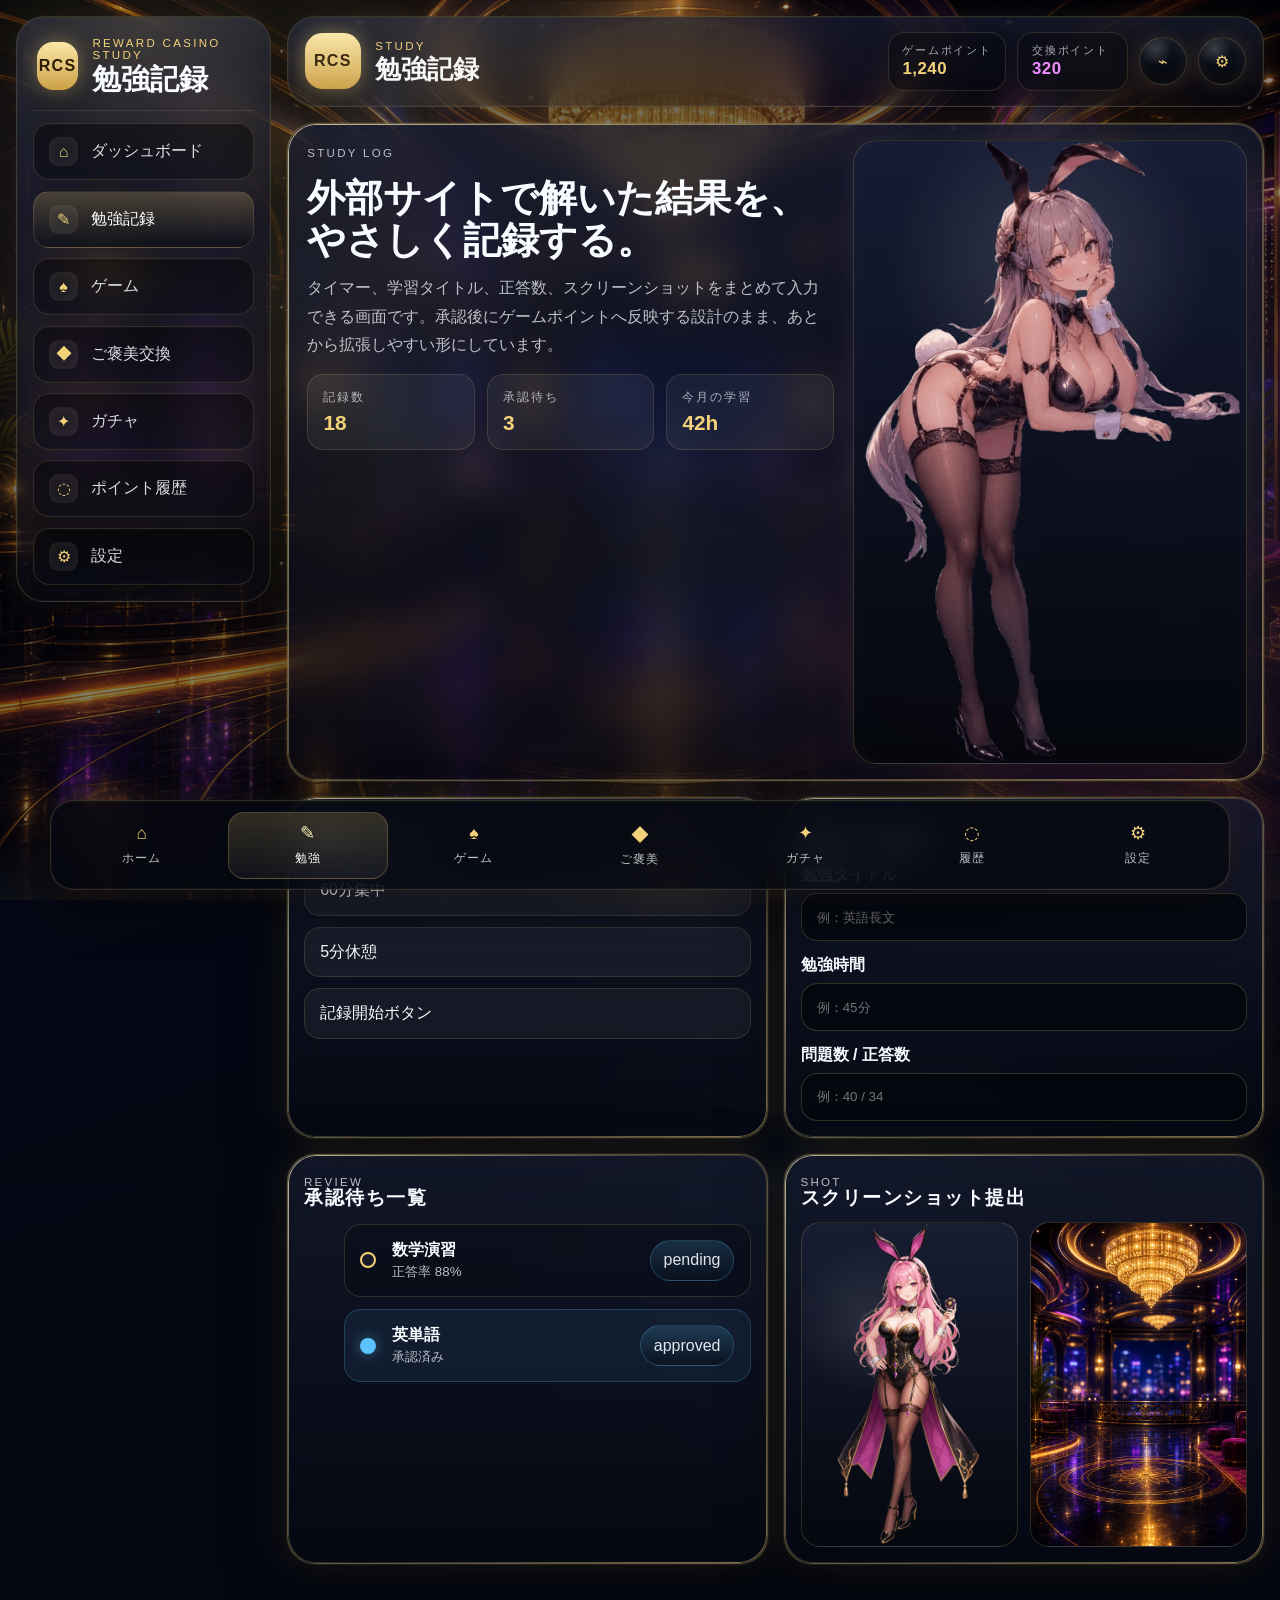
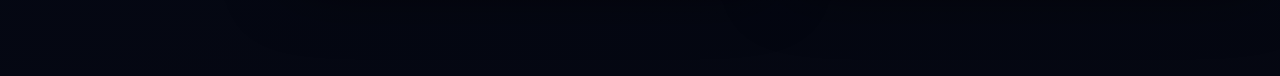
==== docs/study.html @ 25e1fc1f "Expand static pages and navigation" ====
<!doctype html>
<html lang="ja">
<head>
    <meta charset="UTF-8">
    <meta name="viewport" content="width=device-width, initial-scale=1.0">
    <title>勉強記録 | Reward Casino Study</title>
    <link rel="stylesheet" href="css/style.css">
</head>
<body data-page="study">
    <div class="page-glow page-glow-a"></div>
    <div class="page-glow page-glow-b"></div>
    <div class="sparkles" aria-hidden="true"></div>

    <div class="shell">
        <aside class="sidebar glass-panel">
            <div class="brand-lockup">
                <div class="brand-emblem">RCS</div>
                <div>
                    <p class="eyebrow">Reward Casino Study</p>
                    <h1>勉強記録</h1>
                </div>
            </div>
            <nav class="side-nav" aria-label="サイドメニュー">
                <a class="side-item" href="index.html"><span class="side-icon">⌂</span><span>ダッシュボード</span></a>
                <a class="side-item" href="study.html"><span class="side-icon">✎</span><span>勉強記録</span></a>
                <a class="side-item" href="game.html"><span class="side-icon">♠</span><span>ゲーム</span></a>
                <a class="side-item" href="reward.html"><span class="side-icon">◆</span><span>ご褒美交換</span></a>
                <a class="side-item" href="gacha.html"><span class="side-icon">✦</span><span>ガチャ</span></a>
                <a class="side-item" href="history.html"><span class="side-icon">◌</span><span>ポイント履歴</span></a>
                <a class="side-item" href="settings.html"><span class="side-icon">⚙</span><span>設定</span></a>
            </nav>
        </aside>

        <main class="main page-main">
            <header class="topbar glass-panel">
                <div class="title-block">
                    <div class="app-badge">RCS</div>
                    <div>
                        <p class="eyebrow">Study</p>
                        <h2>勉強記録</h2>
                    </div>
                </div>
                <div class="status-row">
                    <div class="status-chip status-chip-gold"><span class="chip-label">ゲームポイント</span><strong>1,240</strong></div>
                    <div class="status-chip status-chip-violet"><span class="chip-label">交換ポイント</span><strong>320</strong></div>
                    <a class="icon-pill" href="history.html">⌁</a>
                    <a class="icon-pill" href="settings.html">⚙</a>
                </div>
            </header>

            <section class="page-hero glass-panel gold-frame">
                <div class="page-hero-copy">
                    <p class="eyebrow">Study log</p>
                    <h2>外部サイトで解いた結果を、やさしく記録する。</h2>
                    <p>タイマー、学習タイトル、正答数、スクリーンショットをまとめて入力できる画面です。承認後にゲームポイントへ反映する設計のまま、あとから拡張しやすい形にしています。</p>
                    <div class="mini-stats">
                        <div class="mini-stat"><span>記録数</span><strong>18</strong></div>
                        <div class="mini-stat"><span>承認待ち</span><strong>3</strong></div>
                        <div class="mini-stat"><span>今月の学習</span><strong>42h</strong></div>
                    </div>
                </div>
                <div class="page-hero-art">
                    <img src="maingirl.png" alt="案内役">
                </div>
            </section>

            <section class="page-grid">
                <article class="page-card glass-panel gold-frame">
                    <div class="panel-head">
                        <div>
                            <p class="eyebrow">Timer</p>
                            <h3>勉強タイマー</h3>
                        </div>
                    </div>
                    <ul class="page-card-list">
                        <li>60分集中</li>
                        <li>5分休憩</li>
                        <li>記録開始ボタン</li>
                    </ul>
                </article>

                <article class="page-card glass-panel gold-frame">
                    <div class="panel-head">
                        <div>
                            <p class="eyebrow">Log</p>
                            <h3>学習ログ登録</h3>
                        </div>
                    </div>
                    <div class="form-stack">
                        <div class="field-row"><label>勉強タイトル</label><input type="text" placeholder="例：英語長文"></div>
                        <div class="field-row"><label>勉強時間</label><input type="text" placeholder="例：45分"></div>
                        <div class="field-row"><label>問題数 / 正答数</label><input type="text" placeholder="例：40 / 34"></div>
                    </div>
                </article>

                <article class="page-card glass-panel gold-frame">
                    <div class="panel-head">
                        <div>
                            <p class="eyebrow">Review</p>
                            <h3>承認待ち一覧</h3>
                        </div>
                    </div>
                    <ul class="timeline">
                        <li class="timeline-item">
                            <span class="timeline-dot"></span>
                            <div class="timeline-meta"><strong>数学演習</strong><small>正答率 88%</small></div>
                            <span class="toggle-pill on">pending</span>
                        </li>
                        <li class="timeline-item done">
                            <span class="timeline-dot"></span>
                            <div class="timeline-meta"><strong>英単語</strong><small>承認済み</small></div>
                            <span class="toggle-pill on">approved</span>
                        </li>
                    </ul>
                </article>

                <article class="page-card glass-panel gold-frame">
                    <div class="panel-head">
                        <div>
                            <p class="eyebrow">Shot</p>
                            <h3>スクリーンショット提出</h3>
                        </div>
                    </div>
                    <div class="art-grid">
                        <div class="art-tile"><img src="main-character.png" alt="提出イメージ"></div>
                        <div class="art-tile"><img src="casino-background.png" alt="背景イメージ"></div>
                    </div>
                </article>
            </section>
        </main>
    </div>

    <nav class="bottom-nav glass-panel" aria-label="ボトムナビゲーション">
        <a href="index.html" class="bottom-nav-item"><span>⌂</span><small>ホーム</small></a>
        <a href="study.html" class="bottom-nav-item"><span>✎</span><small>勉強</small></a>
        <a href="game.html" class="bottom-nav-item"><span>♠</span><small>ゲーム</small></a>
        <a href="reward.html" class="bottom-nav-item"><span>◆</span><small>ご褒美</small></a>
        <a href="gacha.html" class="bottom-nav-item"><span>✦</span><small>ガチャ</small></a>
        <a href="history.html" class="bottom-nav-item"><span>◌</span><small>履歴</small></a>
        <a href="settings.html" class="bottom-nav-item"><span>⚙</span><small>設定</small></a>
    </nav>

    <script src="js/main.js"></script>
</body>
</html>
---- docs/css/style.css ----
:root {
    --bg: #050814;
    --bg-deep: #02040b;
    --panel: rgba(13, 18, 35, 0.62);
    --panel-strong: rgba(17, 24, 44, 0.84);
    --gold: #f4d27a;
    --gold-deep: #b98a22;
    --gold-glow: rgba(244, 210, 122, 0.42);
    --pink: #f87cc9;
    --blue: #5bc3ff;
    --violet: #b96cff;
    --text: #f8fbff;
    --muted: rgba(248, 251, 255, 0.74);
    --line: rgba(244, 210, 122, 0.2);
    --shadow: 0 24px 60px rgba(0, 0, 0, 0.55);
}

*,
*::before,
*::after {
    box-sizing: border-box;
}

html {
    scroll-behavior: smooth;
}

body {
    margin: 0;
    min-height: 100vh;
    color: var(--text);
    font-family: "Segoe UI", "Hiragino Kaku Gothic ProN", "Yu Gothic", sans-serif;
    background:
        linear-gradient(180deg, rgba(5, 8, 20, 0.34), rgba(5, 8, 20, 0.76)),
        url("../casino-background.png") center center / cover fixed no-repeat,
        radial-gradient(circle at 15% 15%, rgba(255, 255, 255, 0.08), transparent 18%),
        radial-gradient(circle at 80% 12%, rgba(185, 108, 255, 0.18), transparent 16%),
        radial-gradient(circle at 65% 72%, rgba(91, 195, 255, 0.1), transparent 20%),
        linear-gradient(160deg, #0b1327 0%, #050814 42%, #03040a 100%);
    overflow-x: hidden;
}

body::before,
body::after {
    content: "";
    position: fixed;
    inset: 0;
    pointer-events: none;
    z-index: 0;
}

body::before {
    background:
        radial-gradient(ellipse at 50% 0%, rgba(244, 210, 122, 0.18), transparent 22%),
        radial-gradient(circle at 18% 15%, rgba(255, 195, 86, 0.26), transparent 6%),
        radial-gradient(circle at 30% 10%, rgba(255, 255, 255, 0.12), transparent 8%),
        radial-gradient(circle at 82% 11%, rgba(255, 255, 255, 0.08), transparent 7%),
        radial-gradient(circle at 62% 8%, rgba(255, 92, 203, 0.1), transparent 6%);
    filter: blur(1px);
    opacity: 0.95;
}

body::after {
    background:
        linear-gradient(transparent 0 94%, rgba(255, 255, 255, 0.05) 100%),
        radial-gradient(circle at 25% 30%, rgba(255, 255, 255, 0.08), transparent 15%),
        radial-gradient(circle at 80% 28%, rgba(244, 210, 122, 0.08), transparent 14%),
        radial-gradient(circle at 55% 64%, rgba(91, 195, 255, 0.1), transparent 18%);
    mix-blend-mode: screen;
    opacity: 0.8;
}

a {
    color: inherit;
    text-decoration: none;
}

button {
    font: inherit;
}

.page-glow {
    position: fixed;
    width: 42rem;
    aspect-ratio: 1;
    border-radius: 50%;
    filter: blur(85px);
    opacity: 0.35;
    pointer-events: none;
    z-index: 0;
}

.page-glow-a {
    background: rgba(244, 210, 122, 0.28);
    top: -8rem;
    left: -6rem;
}

.page-glow-b {
    background: rgba(185, 108, 255, 0.24);
    right: -10rem;
    top: 18rem;
}

.sparkles {
    position: fixed;
    inset: 0;
    pointer-events: none;
    z-index: 0;
    background-image:
        radial-gradient(circle at 10% 20%, rgba(255, 255, 255, 0.9) 0 1px, transparent 2px),
        radial-gradient(circle at 25% 65%, rgba(255, 255, 255, 0.7) 0 1px, transparent 2px),
        radial-gradient(circle at 70% 15%, rgba(255, 224, 140, 0.8) 0 1px, transparent 2px),
        radial-gradient(circle at 88% 42%, rgba(255, 255, 255, 0.8) 0 1px, transparent 2px),
        radial-gradient(circle at 62% 78%, rgba(91, 195, 255, 0.8) 0 1px, transparent 2px);
    background-size: 16rem 16rem;
    opacity: 0.4;
    animation: sparkleDrift 16s linear infinite;
}

.shell {
    position: relative;
    z-index: 1;
    display: grid;
    grid-template-columns: 255px minmax(0, 1fr);
    gap: 1rem;
    min-height: 100vh;
    padding: 1rem 1rem 7rem;
}

.glass-panel {
    backdrop-filter: blur(18px);
    -webkit-backdrop-filter: blur(18px);
    background: linear-gradient(180deg, rgba(23, 29, 49, 0.72), rgba(7, 10, 18, 0.5));
    border: 1px solid rgba(244, 210, 122, 0.18);
    box-shadow:
        0 0 0 1px rgba(255, 255, 255, 0.03) inset,
        0 18px 52px rgba(0, 0, 0, 0.45),
        0 0 28px rgba(244, 210, 122, 0.08);
}

.sidebar {
    position: sticky;
    top: 1rem;
    align-self: start;
    border-radius: 28px;
    padding: 1rem;
    overflow: hidden;
}

.sidebar::before {
    content: "";
    position: absolute;
    inset: 0;
    background:
        radial-gradient(circle at 50% 0%, rgba(244, 210, 122, 0.13), transparent 28%),
        linear-gradient(180deg, rgba(255, 255, 255, 0.04), transparent 35%);
    pointer-events: none;
}

.brand-lockup {
    position: relative;
    display: flex;
    gap: 0.9rem;
    align-items: center;
    padding: 0.25rem 0.25rem 1rem;
    margin-bottom: 0.75rem;
    border-bottom: 1px solid rgba(244, 210, 122, 0.12);
}

.brand-emblem,
.app-badge {
    display: grid;
    place-items: center;
    width: 3rem;
    height: 3rem;
    border-radius: 1rem;
    background:
        linear-gradient(180deg, rgba(255, 235, 171, 0.98), rgba(241, 187, 74, 0.82));
    color: #2d1c04;
    font-weight: 900;
    letter-spacing: 0.08em;
    box-shadow:
        0 0 20px rgba(244, 210, 122, 0.45),
        0 10px 24px rgba(0, 0, 0, 0.3);
}

.app-badge {
    width: 3.5rem;
    height: 3.5rem;
    border-radius: 1.1rem;
}

.eyebrow {
    margin: 0 0 0.2rem;
    font-size: 0.72rem;
    letter-spacing: 0.2em;
    text-transform: uppercase;
    color: var(--gold);
}

.brand-lockup h1,
.topbar h2,
.panel-head h3,
.feature-card h3 {
    margin: 0;
    line-height: 1.05;
}

.brand-lockup h1 {
    font-size: 1.8rem;
}

.side-nav {
    display: grid;
    gap: 0.65rem;
    position: relative;
    z-index: 1;
}

.side-item {
    display: flex;
    align-items: center;
    gap: 0.8rem;
    min-height: 3.25rem;
    padding: 0.82rem 0.95rem;
    border-radius: 1rem;
    color: rgba(248, 251, 255, 0.88);
    border: 1px solid rgba(244, 210, 122, 0.15);
    background:
        linear-gradient(180deg, rgba(0, 0, 0, 0.42), rgba(9, 12, 24, 0.5));
    box-shadow: inset 0 0 0 1px rgba(255, 255, 255, 0.02);
    transition: transform 180ms ease, box-shadow 180ms ease, border-color 180ms ease, color 180ms ease;
}

.side-item:hover,
.side-item:focus-visible {
    transform: translateX(4px);
    border-color: rgba(244, 210, 122, 0.45);
    box-shadow:
        0 0 0 1px rgba(244, 210, 122, 0.16) inset,
        0 0 22px rgba(244, 210, 122, 0.18),
        0 0 28px rgba(185, 108, 255, 0.08);
    color: #fff;
}

.side-item.active {
    background:
        linear-gradient(180deg, rgba(244, 210, 122, 0.22), rgba(8, 11, 22, 0.62));
    color: #fff;
}

.side-icon {
    display: grid;
    place-items: center;
    width: 1.8rem;
    height: 1.8rem;
    border-radius: 0.6rem;
    color: var(--gold);
    background: rgba(255, 255, 255, 0.05);
    box-shadow: inset 0 0 14px rgba(244, 210, 122, 0.08);
}

.main {
    display: grid;
    gap: 1rem;
    min-width: 0;
}

.topbar {
    display: flex;
    align-items: center;
    justify-content: space-between;
    gap: 1rem;
    border-radius: 28px;
    padding: 0.95rem 1.05rem;
    overflow: hidden;
    position: relative;
}

.topbar::after {
    content: "";
    position: absolute;
    inset: 0;
    background:
        linear-gradient(90deg, rgba(255, 255, 255, 0.05), transparent 35%),
        radial-gradient(circle at 18% 30%, rgba(244, 210, 122, 0.08), transparent 22%);
    pointer-events: none;
}

.title-block {
    display: flex;
    align-items: center;
    gap: 0.9rem;
    min-width: 0;
}

.title-block h2 {
    font-size: clamp(1.2rem, 2vw, 1.75rem);
}

.status-row {
    display: flex;
    align-items: center;
    justify-content: flex-end;
    flex-wrap: wrap;
    gap: 0.7rem;
}

.status-chip {
    display: flex;
    flex-direction: column;
    gap: 0.1rem;
    min-width: 6.9rem;
    padding: 0.65rem 0.85rem;
    border-radius: 1rem;
    border: 1px solid rgba(244, 210, 122, 0.15);
    background: rgba(5, 7, 13, 0.5);
    box-shadow:
        inset 0 0 0 1px rgba(255, 255, 255, 0.02),
        0 0 24px rgba(0, 0, 0, 0.25);
}

.status-chip strong {
    font-size: 1.05rem;
    letter-spacing: 0.03em;
}

.chip-label {
    font-size: 0.68rem;
    letter-spacing: 0.16em;
    text-transform: uppercase;
    color: rgba(248, 251, 255, 0.68);
}

.status-chip-gold strong {
    color: var(--gold);
}

.status-chip-violet strong {
    color: #f08cff;
}

.icon-pill {
    width: 3rem;
    height: 3rem;
    border: 1px solid rgba(244, 210, 122, 0.2);
    border-radius: 999px;
    color: var(--gold);
    background:
        radial-gradient(circle at 35% 25%, rgba(255, 255, 255, 0.18), transparent 35%),
        linear-gradient(180deg, rgba(17, 21, 34, 0.92), rgba(4, 6, 12, 0.96));
    box-shadow:
        inset 0 0 16px rgba(244, 210, 122, 0.08),
        0 0 20px rgba(244, 210, 122, 0.12);
    cursor: pointer;
}

.hero-grid {
    display: grid;
    grid-template-columns: minmax(340px, 1.15fr) minmax(300px, 0.95fr) minmax(270px, 0.9fr);
    gap: 1rem;
    align-items: start;
}

.hero-left,
.slot-card,
.study-card,
.feature-card {
    border-radius: 28px;
    position: relative;
    overflow: hidden;
}

.hero-left {
    min-height: clamp(36rem, 72vh, 58rem);
    display: grid;
    align-content: start;
    gap: 1rem;
    padding: 1rem;
    overflow: visible;
    z-index: 2;
}

.stage-panel::before {
    content: "";
    position: absolute;
    inset: 0;
    background:
        radial-gradient(circle at 50% 20%, rgba(255, 255, 255, 0.06), transparent 18%),
        linear-gradient(180deg, rgba(255, 255, 255, 0.03), transparent 40%),
        radial-gradient(circle at 25% 10%, rgba(244, 210, 122, 0.12), transparent 18%),
        radial-gradient(circle at 78% 18%, rgba(185, 108, 255, 0.12), transparent 18%);
    pointer-events: none;
}

.main-girl-wrap {
    position: relative;
    display: grid;
    place-items: end center;
    min-height: 0;
    width: 100%;
    z-index: 3;
    isolation: isolate;
    filter: drop-shadow(0 24px 28px rgba(0, 0, 0, 0.46));
}

.main-girl-wrap::after {
    content: "";
    position: absolute;
    width: 88%;
    height: 14%;
    bottom: 5%;
    left: 50%;
    transform: translateX(-50%);
    border-radius: 50%;
    background: radial-gradient(circle, rgba(244, 210, 122, 0.28), transparent 68%);
    filter: blur(18px);
    z-index: -1;
}

.main-girl {
    width: min(118%, 50rem);
    height: auto;
    max-height: 100%;
    object-fit: contain;
    translate: -6% 0;
    position: relative;
    z-index: 3;
    transform-origin: 50% 82%;
    filter: saturate(1.04) contrast(1.03);
    animation:
        girlFloat 8s ease-in-out infinite,
        girlBreathe 5.8s ease-in-out infinite,
        girlSway 12s ease-in-out infinite,
        girlTilt 14s ease-in-out infinite;
}

.main-girl-wrap.sparkle .main-girl {
    animation:
        girlFloat 8s ease-in-out infinite,
        girlBreathe 5.8s ease-in-out infinite,
        girlSway 12s ease-in-out infinite,
        girlTilt 14s ease-in-out infinite,
        tapPulse 0.34s ease-out 1;
}

.main-girl-wrap.sparkle .main-girl-sheen {
    opacity: 1;
    animation: sheenFlash 0.6s ease-out 1;
}

.main-girl-sheen {
    position: absolute;
    inset: 8% 12% 6% 12%;
    border-radius: 50% 50% 44% 44%;
    background:
        linear-gradient(120deg, transparent 0 38%, rgba(255, 255, 255, 0.52) 45%, transparent 54%),
        radial-gradient(circle at 50% 30%, rgba(255, 255, 255, 0.16), transparent 54%);
    mix-blend-mode: screen;
    opacity: 0;
    filter: blur(2px);
    pointer-events: none;
}

.speech-bubble {
    position: relative;
    align-self: end;
    max-width: min(39rem, 100%);
    width: fit-content;
    padding: 1.05rem 1.2rem;
    border-radius: 1.4rem;
    background:
        linear-gradient(180deg, rgba(255, 159, 216, 0.2), rgba(13, 11, 26, 0.72)),
        rgba(17, 14, 32, 0.75);
    border: 1px solid rgba(248, 124, 201, 0.42);
    box-shadow:
        0 0 18px rgba(248, 124, 201, 0.3),
        0 0 30px rgba(185, 108, 255, 0.2),
        inset 0 0 0 1px rgba(255, 255, 255, 0.03);
    color: #fff8fd;
    font-size: 1rem;
    line-height: 1.7;
}

.speech-bubble::after {
    content: "";
    position: absolute;
    left: 2rem;
    bottom: -0.55rem;
    width: 1rem;
    height: 1rem;
    background: inherit;
    border-left: 1px solid rgba(248, 124, 201, 0.42);
    border-bottom: 1px solid rgba(248, 124, 201, 0.42);
    transform: rotate(45deg);
    box-shadow: 0 0 20px rgba(248, 124, 201, 0.18);
}

.hero-tags {
    display: flex;
    flex-wrap: wrap;
    gap: 0.55rem;
}

.hero-tags span {
    padding: 0.5rem 0.8rem;
    border-radius: 999px;
    border: 1px solid rgba(244, 210, 122, 0.18);
    background: rgba(255, 255, 255, 0.05);
    color: rgba(248, 251, 255, 0.86);
    font-size: 0.8rem;
}

.slot-card,
.study-card {
    padding: 1rem;
    min-height: 0;
}

.gold-frame {
    border: 1px solid rgba(244, 210, 122, 0.34);
    box-shadow:
        0 0 0 1px rgba(255, 255, 255, 0.04) inset,
        0 0 0 1px rgba(244, 210, 122, 0.08),
        0 0 32px rgba(244, 210, 122, 0.1),
        var(--shadow);
}

.gold-frame::before {
    content: "";
    position: absolute;
    inset: 0;
    border-radius: inherit;
    padding: 1px;
    background: linear-gradient(130deg, rgba(255, 244, 194, 0.72), rgba(255, 208, 93, 0.08), rgba(244, 210, 122, 0.55));
    mask:
        linear-gradient(#000 0 0) content-box,
        linear-gradient(#000 0 0);
    mask-composite: exclude;
    pointer-events: none;
}

.panel-head {
    display: flex;
    justify-content: space-between;
    align-items: start;
    gap: 1rem;
    margin-bottom: 1rem;
}

.panel-head h3 {
    font-size: 1.18rem;
    letter-spacing: 0.08em;
}

.lever {
    width: 4rem;
    height: 4rem;
    border-radius: 1.2rem;
    display: grid;
    place-items: center;
    background:
        linear-gradient(180deg, rgba(255, 233, 160, 0.16), rgba(0, 0, 0, 0.2)),
        rgba(0, 0, 0, 0.2);
    border: 1px solid rgba(244, 210, 122, 0.22);
    box-shadow: inset 0 0 22px rgba(244, 210, 122, 0.08);
}

.lever span {
    position: relative;
    width: 0.5rem;
    height: 2rem;
    border-radius: 999px;
    background: linear-gradient(180deg, #fff4cc, #d9a73c);
    box-shadow: 0 0 18px rgba(244, 210, 122, 0.5);
}

.lever span::after {
    content: "";
    position: absolute;
    top: -0.6rem;
    left: 50%;
    width: 1.4rem;
    height: 1.4rem;
    translate: -50% 0;
    border-radius: 50%;
    background: radial-gradient(circle at 35% 35%, #fffdf7 0 18%, #f6d87a 42%, #b37f18 100%);
    box-shadow: 0 0 16px rgba(244, 210, 122, 0.55);
}

.slot-window {
    display: grid;
    grid-template-columns: repeat(3, minmax(0, 1fr));
    gap: 0.7rem;
    padding: 0.85rem;
    border-radius: 1.4rem;
    background:
        linear-gradient(180deg, rgba(255, 255, 255, 0.06), transparent),
        rgba(3, 4, 8, 0.78);
    border: 1px solid rgba(244, 210, 122, 0.18);
    box-shadow:
        inset 0 0 20px rgba(0, 0, 0, 0.34),
        0 0 28px rgba(91, 195, 255, 0.08);
}

.reel {
    display: grid;
    place-items: center;
    min-height: 6.6rem;
    border-radius: 1.1rem;
    background:
        radial-gradient(circle at 50% 28%, rgba(255, 255, 255, 0.18), transparent 32%),
        linear-gradient(180deg, rgba(31, 41, 70, 0.92), rgba(7, 11, 21, 0.96));
    border: 1px solid rgba(244, 210, 122, 0.22);
    box-shadow:
        inset 0 0 22px rgba(244, 210, 122, 0.08),
        0 0 16px rgba(0, 0, 0, 0.28);
    font-size: clamp(1.75rem, 3vw, 2.5rem);
    font-weight: 900;
    color: var(--gold);
    text-shadow: 0 0 18px rgba(244, 210, 122, 0.4);
}

.bet-row {
    display: flex;
    align-items: center;
    justify-content: space-between;
    gap: 0.8rem;
    margin: 1rem 0;
}

.bet-box {
    min-width: 7.5rem;
    padding: 0.8rem 0.95rem;
    border-radius: 1rem;
    background: rgba(0, 0, 0, 0.28);
    border: 1px solid rgba(244, 210, 122, 0.2);
    box-shadow: inset 0 0 18px rgba(244, 210, 122, 0.05);
}

.bet-box span {
    display: block;
    font-size: 0.72rem;
    letter-spacing: 0.18em;
    color: rgba(248, 251, 255, 0.68);
}

.bet-box strong {
    font-size: 1.55rem;
    color: #fff;
}

.bet-controls {
    display: flex;
    gap: 0.55rem;
}

.chip-btn,
.action-btn,
.spin-btn,
.record-btn {
    border: 0;
    border-radius: 1rem;
    cursor: pointer;
    transition: transform 150ms ease, box-shadow 150ms ease, filter 150ms ease;
}

.chip-btn,
.record-btn,
.action-btn {
    min-height: 3rem;
    padding: 0.78rem 1rem;
    color: #2a1d05;
    background: linear-gradient(180deg, #fff2b2, #d8ac41 45%, #9b6712);
    box-shadow:
        0 0 18px rgba(244, 210, 122, 0.28),
        inset 0 0 16px rgba(255, 255, 255, 0.18),
        0 12px 24px rgba(0, 0, 0, 0.24);
    font-weight: 800;
}

.chip-btn:hover,
.action-btn:hover,
.spin-btn:hover,
.record-btn:hover {
    transform: translateY(-3px);
    filter: brightness(1.04);
}

.chip-btn:active,
.action-btn:active,
.spin-btn:active,
.record-btn:active {
    transform: translateY(1px) scale(0.98);
}

.spin-btn {
    position: relative;
    width: 100%;
    min-height: 3.8rem;
    margin-top: 0.2rem;
    color: #fff;
    letter-spacing: 0.22em;
    font-weight: 900;
    background:
        linear-gradient(180deg, rgba(255, 236, 171, 0.2), transparent),
        linear-gradient(180deg, #f4d67b, #bd8823 52%, #7d5312);
    box-shadow:
        0 0 18px rgba(244, 210, 122, 0.35),
        0 0 40px rgba(185, 108, 255, 0.1),
        inset 0 0 18px rgba(255, 255, 255, 0.18),
        0 18px 24px rgba(0, 0, 0, 0.24);
}

.spin-ring {
    position: absolute;
    inset: 0.35rem;
    border-radius: 0.75rem;
    border: 1px solid rgba(255, 255, 255, 0.2);
    pointer-events: none;
}

.spin-btn::before {
    content: "";
    position: absolute;
    left: 0.85rem;
    top: 50%;
    width: 1.9rem;
    height: 1.9rem;
    border-radius: 50%;
    translate: 0 -50%;
    background:
        radial-gradient(circle at 35% 30%, rgba(255, 255, 255, 0.55), transparent 25%),
        url("../spin-badge.png") center / cover no-repeat;
    box-shadow: 0 0 10px rgba(255, 255, 255, 0.32);
}

.progress-list {
    display: grid;
    gap: 0.95rem;
}

.progress-item {
    padding: 0.95rem;
    border-radius: 1.1rem;
    background:
        linear-gradient(180deg, rgba(255, 255, 255, 0.05), transparent),
        rgba(0, 0, 0, 0.22);
    border: 1px solid rgba(244, 210, 122, 0.16);
}

.progress-meta {
    display: flex;
    align-items: center;
    gap: 0.9rem;
    margin-bottom: 0.7rem;
}

.progress-meta p {
    margin: 0 0 0.2rem;
    color: rgba(248, 251, 255, 0.68);
    font-size: 0.82rem;
}

.progress-meta strong {
    font-size: 1.1rem;
}

.progress-icon {
    width: 2.65rem;
    height: 2.65rem;
    display: grid;
    place-items: center;
    border-radius: 0.95rem;
    background:
        radial-gradient(circle at 30% 30%, rgba(255, 255, 255, 0.2), transparent 38%),
        linear-gradient(180deg, rgba(91, 195, 255, 0.92), rgba(17, 94, 146, 0.98));
    box-shadow:
        0 0 18px rgba(91, 195, 255, 0.28),
        inset 0 0 14px rgba(255, 255, 255, 0.12);
}

.bar {
    position: relative;
    height: 0.75rem;
    border-radius: 999px;
    overflow: hidden;
    background: rgba(255, 255, 255, 0.06);
    box-shadow: inset 0 0 10px rgba(0, 0, 0, 0.35);
}

.bar span {
    display: block;
    height: 100%;
    border-radius: inherit;
    background:
        linear-gradient(90deg, rgba(102, 197, 255, 0.95), rgba(144, 94, 255, 0.96), rgba(255, 110, 198, 0.96));
    box-shadow: 0 0 18px rgba(91, 195, 255, 0.35);
}

.record-btn {
    width: 100%;
    margin-top: 1rem;
    min-height: 3.6rem;
}

.feature-grid {
    display: grid;
    grid-template-columns: repeat(3, minmax(0, 1fr));
    gap: 1rem;
}

.feature-card {
    padding: 1rem;
    min-height: 19rem;
    display: flex;
    flex-direction: column;
    justify-content: space-between;
}

.feature-head {
    display: flex;
    gap: 0.85rem;
    align-items: start;
}

.feature-badge {
    width: 2.55rem;
    height: 2.55rem;
    border-radius: 0.9rem;
    display: grid;
    place-items: center;
    color: #231603;
    font-weight: 900;
    background:
        linear-gradient(180deg, rgba(255, 243, 186, 1), rgba(243, 196, 74, 0.95));
    box-shadow:
        0 0 20px rgba(244, 210, 122, 0.28),
        inset 0 0 16px rgba(255, 255, 255, 0.22);
}

.feature-card p {
    margin: 0.25rem 0 0;
    color: var(--muted);
}

.feature-art {
    position: relative;
    min-height: 9rem;
    display: grid;
    place-items: center;
    border-radius: 1.3rem;
    border: 1px solid rgba(244, 210, 122, 0.16);
    overflow: hidden;
}

.guide-strip {
    padding: 1rem;
    border-radius: 28px;
    display: grid;
    gap: 0.95rem;
}

.guide-strip-head {
    display: flex;
    align-items: start;
    justify-content: space-between;
    gap: 1rem;
}

.guide-strip-head h3 {
    margin: 0;
    font-size: 1.1rem;
    letter-spacing: 0.02em;
}

.guide-strip-note {
    align-self: center;
    white-space: nowrap;
    padding: 0.55rem 0.8rem;
    border-radius: 999px;
    color: var(--gold);
    background: rgba(244, 210, 122, 0.08);
    border: 1px solid rgba(244, 210, 122, 0.16);
}

.guide-row {
    display: grid;
    grid-template-columns: repeat(5, minmax(0, 1fr));
    gap: 0.75rem;
}

.guide-card {
    position: relative;
    padding: 0.75rem;
    border-radius: 1.25rem;
    background:
        linear-gradient(180deg, rgba(255, 255, 255, 0.06), transparent 28%),
        rgba(0, 0, 0, 0.18);
    border: 1px solid rgba(244, 210, 122, 0.14);
    box-shadow: inset 0 0 14px rgba(255, 255, 255, 0.03);
}

.guide-card-active {
    border-color: rgba(244, 210, 122, 0.34);
    box-shadow:
        0 0 24px rgba(244, 210, 122, 0.12),
        inset 0 0 18px rgba(244, 210, 122, 0.07);
}

.guide-card-badge {
    position: absolute;
    top: 0.55rem;
    right: 0.55rem;
    z-index: 2;
    padding: 0.22rem 0.45rem;
    border-radius: 999px;
    font-size: 0.68rem;
    color: #221604;
    background: linear-gradient(180deg, #fff1b7, #ddb04d);
    box-shadow: 0 0 12px rgba(244, 210, 122, 0.22);
}

.guide-portrait {
    position: relative;
    overflow: hidden;
    min-height: 10.5rem;
    border-radius: 1rem;
    border: 1px solid rgba(244, 210, 122, 0.16);
    background:
        radial-gradient(circle at 50% 30%, rgba(255, 255, 255, 0.08), transparent 30%),
        linear-gradient(180deg, rgba(20, 27, 49, 0.9), rgba(6, 8, 15, 0.96));
}

.guide-portrait img {
    position: absolute;
    inset: 0;
    width: 100%;
    height: 100%;
    object-fit: cover;
    object-position: center top;
}

.guide-portrait::after {
    content: "";
    position: absolute;
    inset: 0;
    background:
        linear-gradient(180deg, transparent 0 50%, rgba(0, 0, 0, 0.28) 100%),
        radial-gradient(circle at 50% 18%, rgba(255, 255, 255, 0.12), transparent 26%);
    pointer-events: none;
}

.guide-portrait-image {
    background: linear-gradient(180deg, rgba(91, 195, 255, 0.14), rgba(248, 124, 201, 0.1));
}

.guide-portrait-violet {
    background:
        radial-gradient(circle at 30% 24%, rgba(185, 108, 255, 0.32), transparent 20%),
        linear-gradient(180deg, rgba(31, 19, 53, 0.96), rgba(7, 8, 15, 0.96));
}

.guide-portrait-violet::before,
.guide-portrait-gold::before,
.guide-portrait-rose::before,
.guide-portrait-pink::before {
    content: "";
    position: absolute;
    inset: 0;
    background:
        radial-gradient(circle at 50% 32%, rgba(255, 255, 255, 0.14), transparent 24%),
        linear-gradient(180deg, transparent 0 55%, rgba(0, 0, 0, 0.38) 100%);
}

.guide-portrait-gold {
    background:
        radial-gradient(circle at 30% 24%, rgba(244, 210, 122, 0.32), transparent 20%),
        linear-gradient(180deg, rgba(44, 28, 10, 0.96), rgba(7, 8, 15, 0.96));
}

.guide-portrait-rose {
    background:
        radial-gradient(circle at 30% 24%, rgba(255, 138, 188, 0.28), transparent 20%),
        linear-gradient(180deg, rgba(43, 18, 34, 0.96), rgba(7, 8, 15, 0.96));
}

.guide-portrait-pink {
    background:
        radial-gradient(circle at 30% 24%, rgba(248, 124, 201, 0.32), transparent 20%),
        linear-gradient(180deg, rgba(55, 18, 41, 0.96), rgba(7, 8, 15, 0.96));
}

.guide-card h4 {
    margin: 0.7rem 0 0;
    font-size: 0.95rem;
    text-align: center;
    letter-spacing: 0.03em;
}

.card-art-girl {
    background:
        radial-gradient(circle at 50% 35%, rgba(255, 255, 255, 0.08), transparent 25%),
        linear-gradient(180deg, rgba(255, 124, 201, 0.12), rgba(91, 195, 255, 0.1)),
        rgba(255, 255, 255, 0.04);
}

.card-art-girl::before {
    content: "♡";
    font-size: 3rem;
    color: rgba(255, 255, 255, 0.9);
    text-shadow: 0 0 18px rgba(255, 124, 201, 0.6);
}

.card-art-treasure {
    background:
        radial-gradient(circle at 50% 30%, rgba(255, 241, 193, 0.14), transparent 24%),
        linear-gradient(180deg, rgba(91, 195, 255, 0.15), rgba(185, 108, 255, 0.08)),
        rgba(255, 255, 255, 0.04);
}

.card-art-treasure::before {
    content: "✦";
    font-size: 3.2rem;
    color: #fff1b6;
    text-shadow: 0 0 20px rgba(244, 210, 122, 0.7);
}

.reward-list {
    display: grid;
    gap: 0.65rem;
    margin: 0.5rem 0 0;
    padding: 0;
    list-style: none;
}

.reward-list li {
    padding: 0.78rem 0.9rem;
    border-radius: 0.95rem;
    border: 1px solid rgba(244, 210, 122, 0.16);
    background: rgba(255, 255, 255, 0.05);
}

.action-btn {
    width: 100%;
    margin-top: 1rem;
    min-height: 3.7rem;
    font-size: 1.02rem;
}

.bottom-nav {
    position: fixed;
    left: 50%;
    bottom: 0.65rem;
    transform: translateX(-50%);
    z-index: 5;
    width: min(1180px, calc(100vw - 1rem));
    border-radius: 1.45rem;
    padding: 0.65rem 0.7rem;
    display: grid;
    grid-template-columns: repeat(7, minmax(0, 1fr));
    gap: 0.4rem;
    background: rgba(5, 8, 15, 0.8);
}

.bottom-nav-item {
    display: grid;
    justify-items: center;
    gap: 0.3rem;
    padding: 0.65rem 0.2rem;
    min-height: 4rem;
    border-radius: 1rem;
    color: rgba(248, 251, 255, 0.76);
    border: 1px solid transparent;
    transition: transform 150ms ease, box-shadow 150ms ease, background 150ms ease, color 150ms ease;
}

.bottom-nav-item span {
    font-size: 1.1rem;
    color: var(--gold);
}

.bottom-nav-item small {
    font-size: 0.72rem;
    letter-spacing: 0.1em;
}

.bottom-nav-item:hover,
.bottom-nav-item:focus-visible {
    transform: translateY(-3px);
    background: rgba(244, 210, 122, 0.08);
    box-shadow: 0 0 20px rgba(244, 210, 122, 0.15);
}

.bottom-nav-item.active {
    color: #fff;
    background:
        linear-gradient(180deg, rgba(244, 210, 122, 0.18), rgba(255, 255, 255, 0.05));
    border-color: rgba(244, 210, 122, 0.24);
}

.bottom-nav-item.active span {
    color: #fff1b9;
}

.main-girl-wrap,
.speech-bubble,
.slot-card,
.study-card,
.feature-card,
.bottom-nav-item,
.side-item,
.spin-btn {
    will-change: transform;
}

@keyframes girlFloat {
    0%, 100% { transform: translateY(0) translateX(0); }
    50% { transform: translateY(-12px) translateX(3px); }
}

@keyframes girlBreathe {
    0%, 100% { scale: 1; }
    50% { scale: 1.018; }
}

@keyframes girlSway {
    0%, 100% { rotate: -0.8deg; }
    50% { rotate: 0.8deg; }
}

@keyframes girlTilt {
    0%, 70%, 100% { transform: rotate(0deg); }
    78% { transform: rotate(-1.6deg); }
    84% { transform: rotate(1deg); }
    90% { transform: rotate(-0.6deg); }
}

@keyframes tapPulse {
    0% { scale: 1; }
    45% { scale: 0.97; }
    100% { scale: 1; }
}

@keyframes sheenFlash {
    0% { opacity: 0; transform: translateX(-8%) scale(0.92); }
    40% { opacity: 0.95; }
    100% { opacity: 0; transform: translateX(8%) scale(1.08); }
}

@keyframes sparkleDrift {
    0% { transform: translate3d(0, 0, 0); }
    50% { transform: translate3d(0.7rem, -1.1rem, 0); }
    100% { transform: translate3d(0, 0, 0); }
}

@media (max-width: 1220px) {
    .shell {
        grid-template-columns: 220px minmax(0, 1fr);
    }

    .hero-grid {
        grid-template-columns: 1fr 1fr;
    }

    .study-card {
        grid-column: 1 / -1;
    }

    .feature-grid {
        grid-template-columns: 1fr 1fr;
    }

    .feature-grid .feature-card:last-child {
        grid-column: 1 / -1;
    }

    .guide-row {
        grid-template-columns: repeat(3, minmax(0, 1fr));
    }

    .guide-row .guide-card:nth-child(n+4) {
        grid-column: span 1;
    }
}

@media (max-width: 920px) {
    .shell {
        grid-template-columns: 1fr;
        padding-inline: 0.7rem;
        padding-bottom: 8.4rem;
    }

    .sidebar {
        position: relative;
        top: auto;
    }

    .topbar {
        flex-direction: column;
        align-items: flex-start;
    }

    .status-row {
        width: 100%;
        justify-content: flex-start;
    }

    .hero-grid,
    .feature-grid {
        grid-template-columns: 1fr;
    }

    .page-hero,
    .page-grid,
    .mini-stats,
    .art-grid,
    .two-col {
        grid-template-columns: 1fr;
    }

    .page-hero {
        padding: 0.85rem;
    }

    .page-hero-art {
        min-height: 14rem;
    }

    .hero-left {
        min-height: 32rem;
    }

    .feature-grid .feature-card:last-child {
        grid-column: auto;
    }

    .guide-row {
        grid-template-columns: repeat(2, minmax(0, 1fr));
    }

    .guide-strip-head {
        flex-direction: column;
    }
}

@media (max-width: 680px) {
    .sidebar {
        padding: 0.85rem;
    }

    .brand-lockup {
        align-items: flex-start;
    }

    .side-nav {
        grid-template-columns: repeat(2, minmax(0, 1fr));
    }

    .side-item {
        min-height: 3rem;
        padding: 0.72rem 0.8rem;
    }

    .hero-left {
        min-height: 28rem;
        padding: 0.8rem;
    }

    .page-hero,
    .page-card {
        padding: 0.8rem;
    }

    .page-hero-copy h2 {
        font-size: 1.45rem;
    }

    .main-girl {
        width: 100%;
        translate: 0 0;
        max-height: 42rem;
    }

    .speech-bubble {
        width: 100%;
        font-size: 0.96rem;
    }

    .bottom-nav {
        width: calc(100vw - 0.5rem);
        padding-inline: 0.45rem;
        grid-template-columns: repeat(7, minmax(0, 1fr));
        gap: 0.25rem;
    }

    .bottom-nav-item {
        min-height: 3.8rem;
        padding: 0.55rem 0.15rem;
    }

    .bottom-nav-item small {
        font-size: 0.64rem;
    }

    .chip-label,
    .status-chip strong {
        white-space: nowrap;
    }

    .guide-row {
        grid-template-columns: 1fr 1fr;
    }

    .guide-card {
        padding: 0.65rem;
    }
}

.card-art-girl {
    background-image:
        linear-gradient(180deg, rgba(255, 124, 201, 0.12), rgba(91, 195, 255, 0.1)),
        url("../gacha-card.png");
    background-size: cover;
    background-position: center top;
    background-repeat: no-repeat;
}

.card-art-girl::before {
    content: "";
    position: absolute;
    inset: 0;
    background:
        linear-gradient(180deg, transparent 0 65%, rgba(0, 0, 0, 0.18) 100%),
        radial-gradient(circle at 50% 22%, rgba(255, 255, 255, 0.16), transparent 26%);
    pointer-events: none;
}

.card-art-treasure {
    background-image:
        linear-gradient(180deg, rgba(91, 195, 255, 0.15), rgba(185, 108, 255, 0.08)),
        url("../treasure-box.png");
    background-size: cover;
    background-position: center center;
    background-repeat: no-repeat;
}

.card-art-treasure::before {
    content: "";
    position: absolute;
    inset: 0;
    background:
        linear-gradient(180deg, transparent 0 60%, rgba(0, 0, 0, 0.2) 100%),
        radial-gradient(circle at 50% 22%, rgba(255, 255, 255, 0.15), transparent 28%);
    pointer-events: none;
}

.icon-pill {
    display: grid;
    place-items: center;
}

.action-btn,
.record-btn {
    display: inline-flex;
    align-items: center;
    justify-content: center;
    text-align: center;
}

.page-main {
    display: grid;
    gap: 1rem;
}

.page-hero {
    display: grid;
    grid-template-columns: minmax(0, 1.15fr) minmax(260px, 0.85fr);
    gap: 1rem;
    align-items: stretch;
    padding: 1rem;
    border-radius: 28px;
}

.page-hero-copy {
    display: grid;
    align-content: start;
    gap: 0.85rem;
    padding: 0.2rem;
}

.page-hero-copy h2 {
    margin: 0;
    font-size: clamp(1.5rem, 3vw, 2.45rem);
    line-height: 1.08;
}

.page-hero-copy p {
    margin: 0;
    color: var(--muted);
    line-height: 1.8;
}

.page-hero-art {
    position: relative;
    min-height: 18rem;
    border-radius: 24px;
    overflow: hidden;
    border: 1px solid rgba(244, 210, 122, 0.18);
    background:
        radial-gradient(circle at 50% 20%, rgba(255, 255, 255, 0.14), transparent 30%),
        linear-gradient(180deg, rgba(22, 28, 52, 0.96), rgba(5, 7, 13, 0.96));
    box-shadow:
        inset 0 0 22px rgba(255, 255, 255, 0.03),
        0 0 30px rgba(244, 210, 122, 0.08);
}

.page-hero-art img {
    width: 100%;
    height: 100%;
    object-fit: cover;
    object-position: center;
    display: block;
}

.page-grid {
    display: grid;
    grid-template-columns: repeat(2, minmax(0, 1fr));
    gap: 1rem;
}

.page-card {
    padding: 1rem;
    border-radius: 28px;
    min-height: 0;
}

.page-card h3 {
    margin: 0;
    font-size: 1.18rem;
}

.page-card p {
    margin: 0.35rem 0 0;
    color: var(--muted);
}

.page-card .panel-head {
    margin-bottom: 0.85rem;
}

.page-card-list {
    display: grid;
    gap: 0.7rem;
    padding: 0;
    margin: 0;
    list-style: none;
}

.page-card-list li {
    padding: 0.86rem 0.95rem;
    border-radius: 1rem;
    border: 1px solid rgba(244, 210, 122, 0.14);
    background: rgba(255, 255, 255, 0.05);
}

.timeline {
    display: grid;
    gap: 0.8rem;
}

.timeline-item {
    display: grid;
    grid-template-columns: 1.2rem minmax(0, 1fr) auto;
    align-items: center;
    gap: 0.8rem;
    padding: 0.9rem 0.95rem;
    border-radius: 1.05rem;
    border: 1px solid rgba(244, 210, 122, 0.16);
    background: rgba(0, 0, 0, 0.22);
}

.timeline-item.done {
    border-color: rgba(91, 195, 255, 0.22);
    background: rgba(91, 195, 255, 0.08);
}

.timeline-dot {
    width: 1rem;
    height: 1rem;
    border-radius: 50%;
    border: 2px solid var(--gold);
    background: rgba(255, 255, 255, 0.04);
    box-shadow: inset 0 0 8px rgba(255, 255, 255, 0.05);
}

.timeline-item.done .timeline-dot {
    border-color: var(--blue);
    background: var(--blue);
    box-shadow: 0 0 14px rgba(91, 195, 255, 0.45);
}

.timeline-meta {
    display: grid;
    gap: 0.12rem;
}

.timeline-meta strong {
    font-size: 1rem;
}

.timeline-meta small {
    color: var(--muted);
}

.toggle-pill {
    display: inline-flex;
    align-items: center;
    gap: 0.45rem;
    min-height: 2.6rem;
    padding: 0.45rem 0.8rem;
    border-radius: 999px;
    border: 1px solid rgba(244, 210, 122, 0.16);
    background: rgba(255, 255, 255, 0.05);
    color: rgba(248, 251, 255, 0.9);
    white-space: nowrap;
}

.toggle-pill.on {
    border-color: rgba(91, 195, 255, 0.24);
    background: linear-gradient(180deg, rgba(91, 195, 255, 0.18), rgba(10, 18, 31, 0.85));
}

.mini-stats {
    display: grid;
    grid-template-columns: repeat(3, minmax(0, 1fr));
    gap: 0.75rem;
}

.mini-stat {
    padding: 0.9rem 0.95rem;
    border-radius: 1rem;
    border: 1px solid rgba(244, 210, 122, 0.14);
    background: rgba(255, 255, 255, 0.05);
}

.mini-stat span {
    display: block;
    font-size: 0.75rem;
    letter-spacing: 0.16em;
    color: rgba(248, 251, 255, 0.68);
    text-transform: uppercase;
}

.mini-stat strong {
    display: block;
    margin-top: 0.3rem;
    font-size: 1.3rem;
    color: var(--gold);
}

.form-stack {
    display: grid;
    gap: 0.85rem;
}

.field-row {
    display: grid;
    gap: 0.45rem;
}

.field-row label {
    font-weight: 700;
}

.field-row input,
.field-row select,
.field-row textarea {
    width: 100%;
    min-height: 3rem;
    padding: 0.8rem 0.95rem;
    border-radius: 1rem;
    border: 1px solid rgba(244, 210, 122, 0.2);
    background: rgba(5, 7, 13, 0.78);
    color: var(--text);
    outline: none;
}

.field-row textarea {
    min-height: 8rem;
    resize: vertical;
}

.field-row input:focus,
.field-row select:focus,
.field-row textarea:focus {
    border-color: rgba(91, 195, 255, 0.46);
    box-shadow: 0 0 0 3px rgba(91, 195, 255, 0.12);
}

.two-col {
    display: grid;
    grid-template-columns: repeat(2, minmax(0, 1fr));
    gap: 0.85rem;
}

.art-grid {
    display: grid;
    grid-template-columns: repeat(2, minmax(0, 1fr));
    gap: 0.75rem;
}

.art-tile {
    min-height: 11rem;
    border-radius: 1.2rem;
    border: 1px solid rgba(244, 210, 122, 0.16);
    background:
        radial-gradient(circle at 30% 30%, rgba(255, 255, 255, 0.1), transparent 28%),
        linear-gradient(180deg, rgba(24, 30, 52, 0.92), rgba(6, 8, 15, 0.96));
    overflow: hidden;
}

.art-tile img {
    width: 100%;
    height: 100%;
    object-fit: cover;
    display: block;
}

.bottom-space {
    min-height: 1rem;
}
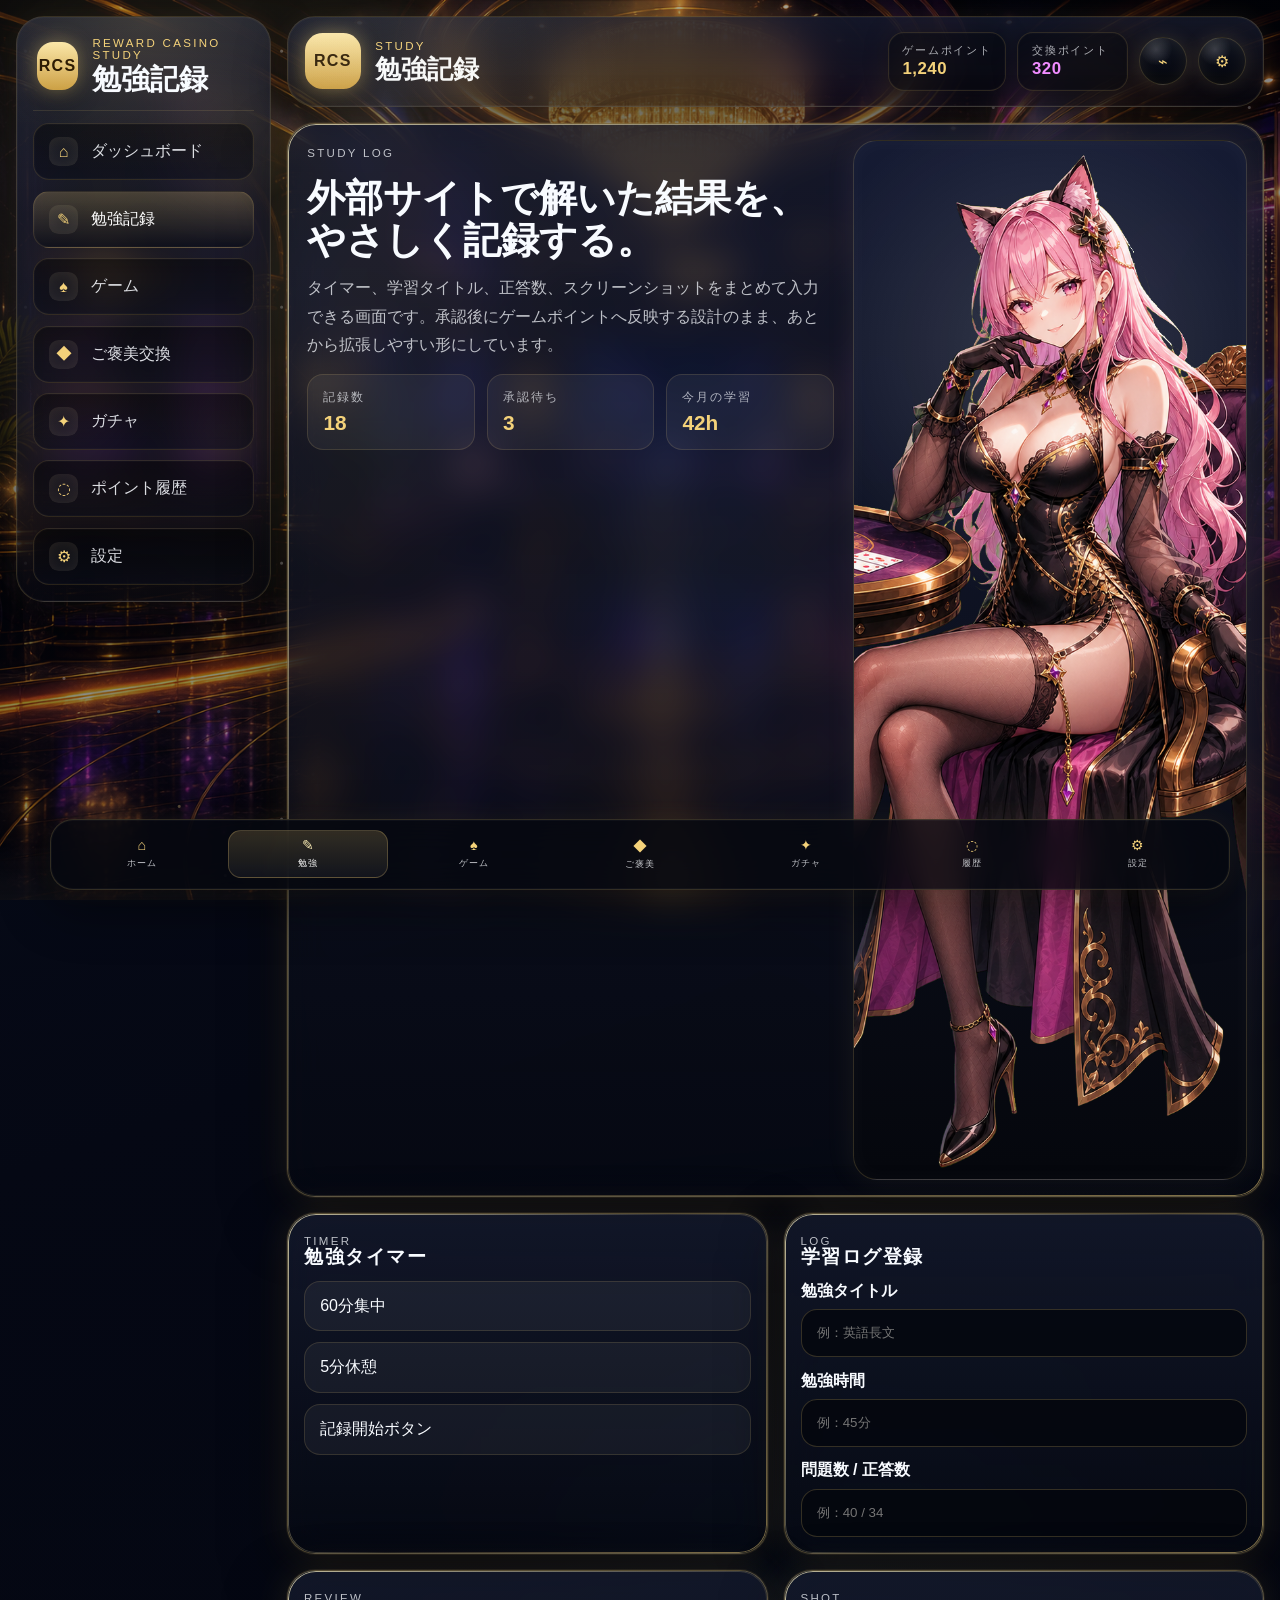
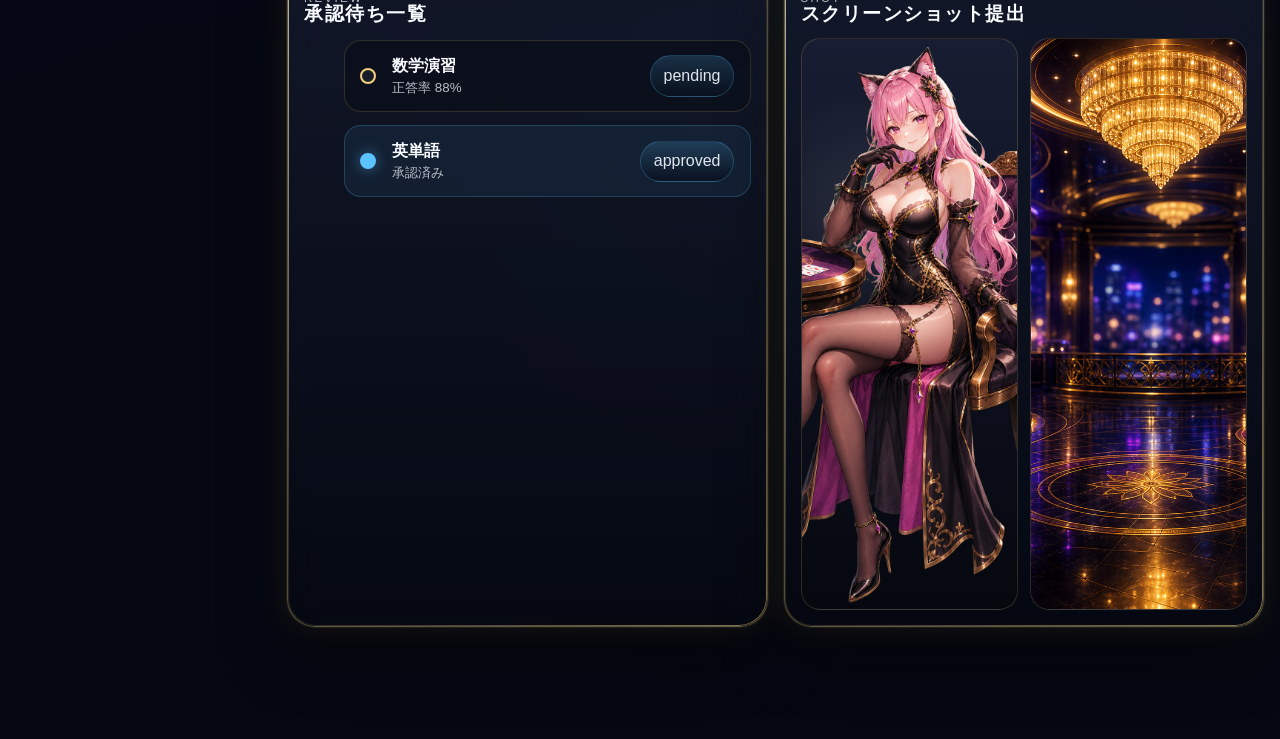
==== commit c35c12f8: "Use updated casino character asset everywhere" ====
--- a/docs/study.html
+++ b/docs/study.html
@@ -60,7 +60,7 @@
                     </div>
                 </div>
                 <div class="page-hero-art">
-                    <img src="maingirl.png" alt="案内役">
+                    <img src="main-character.png" alt="案内役">
                 </div>
             </section>
 
--- a/docs/css/style.css
+++ b/docs/css/style.css
@@ -373,6 +373,7 @@
 }
 
 .hero-left {
+    position: relative;
     min-height: clamp(36rem, 72vh, 58rem);
     display: grid;
     align-content: start;
@@ -392,6 +393,18 @@
         radial-gradient(circle at 25% 10%, rgba(244, 210, 122, 0.12), transparent 18%),
         radial-gradient(circle at 78% 18%, rgba(185, 108, 255, 0.12), transparent 18%);
     pointer-events: none;
+}
+
+.stage-table {
+    position: absolute;
+    left: 50%;
+    bottom: 0.25rem;
+    width: min(100%, 58rem);
+    height: auto;
+    transform: translateX(-50%);
+    z-index: 2;
+    pointer-events: none;
+    filter: drop-shadow(0 18px 24px rgba(0, 0, 0, 0.35));
 }
 
 .main-girl-wrap {
@@ -481,6 +494,7 @@
     color: #fff8fd;
     font-size: 1rem;
     line-height: 1.7;
+    z-index: 4;
 }
 
 .speech-bubble::after {
@@ -1067,22 +1081,22 @@
 .bottom-nav-item {
     display: grid;
     justify-items: center;
-    gap: 0.3rem;
-    padding: 0.65rem 0.2rem;
-    min-height: 4rem;
-    border-radius: 1rem;
+    gap: 0.18rem;
+    padding: 0.35rem 0.15rem;
+    min-height: 2.1rem;
+    border-radius: 0.8rem;
     color: rgba(248, 251, 255, 0.76);
     border: 1px solid transparent;
     transition: transform 150ms ease, box-shadow 150ms ease, background 150ms ease, color 150ms ease;
 }
 
 .bottom-nav-item span {
-    font-size: 1.1rem;
+    font-size: 0.9rem;
     color: var(--gold);
 }
 
 .bottom-nav-item small {
-    font-size: 0.72rem;
+    font-size: 0.58rem;
     letter-spacing: 0.1em;
 }
 
@@ -1268,6 +1282,11 @@
         padding: 0.8rem;
     }
 
+    .stage-table {
+        width: 112%;
+        bottom: 0.15rem;
+    }
+
     .page-hero,
     .page-card {
         padding: 0.8rem;
@@ -1296,12 +1315,12 @@
     }
 
     .bottom-nav-item {
-        min-height: 3.8rem;
-        padding: 0.55rem 0.15rem;
+        min-height: 2rem;
+        padding: 0.28rem 0.12rem;
     }
 
     .bottom-nav-item small {
-        font-size: 0.64rem;
+        font-size: 0.54rem;
     }
 
     .chip-label,
